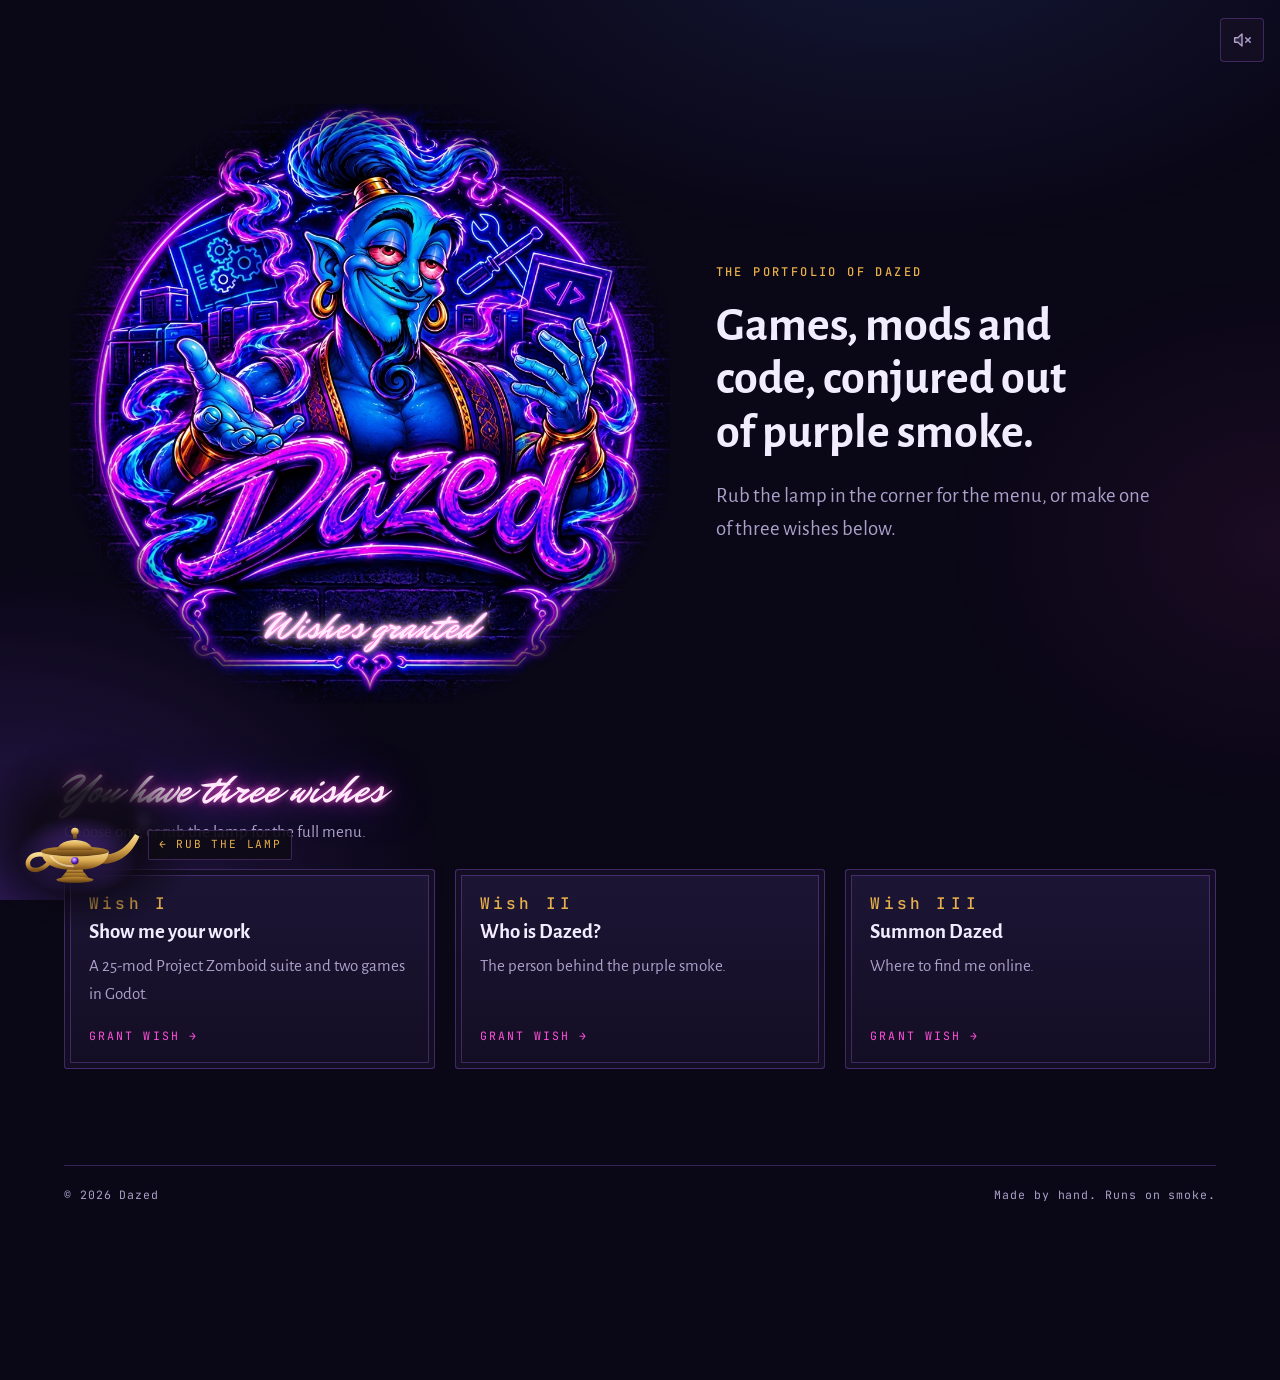
==== index.html @ 0f88a3ae "Add the Dazed portfolio site A dark, neon portfolio for Dazed: a brass genie lamp menu with smoke pa" ====
<!doctype html>
<html lang="en">
<head>
<meta charset="utf-8">
<meta name="viewport" content="width=device-width, initial-scale=1">
<title>Dazed | Portfolio</title>
<meta name="claude:viewport-fit-sides" content="cover">
<meta name="description" content="Dazed: games, mods and code, conjured out of purple smoke.">
<meta name="theme-color" content="#0a0716">
<link rel="icon" href="assets/favicon.png" type="image/png">
<meta property="og:image" content="assets/dazed-logo.webp">
<link rel="preconnect" href="https://fonts.googleapis.com">
<link rel="preconnect" href="https://fonts.gstatic.com" crossorigin>
<link rel="stylesheet" href="https://fonts.googleapis.com/css2?family=Alegreya+Sans:ital,wght@0,400;0,500;0,700;1,400&family=Mr+Dafoe&family=JetBrains+Mono:wght@400;500&display=swap">
<link rel="stylesheet" href="css/style.css">
</head>
<body data-route="home">

<a class="skip" href="#main-content">Skip to content</a>
<div class="ambience" aria-hidden="true"></div>

<header class="topbar">
  <a class="brand" href="#home" data-route="home" data-site="name">Dazed</a>
  <button class="sound-toggle" id="sound-toggle" type="button" aria-pressed="false" aria-label="Turn sound on">
    <svg viewBox="0 0 24 24" fill="none" stroke="currentColor" stroke-width="1.6" stroke-linecap="round" stroke-linejoin="round" aria-hidden="true">
      <path d="M4 9.5h3.5L12 5.5v13l-4.5-4H4z" fill="currentColor" fill-opacity=".15"/>
      <g class="sound-on"><path d="M15.5 9a4 4 0 0 1 0 6"/><path d="M18 6.5a7.5 7.5 0 0 1 0 11"/></g>
      <g class="sound-off"><path d="M16 9.5l5 5M21 9.5l-5 5"/></g>
    </svg>
  </button>
</header>

<main id="main-content" class="site-main" tabindex="-1">

  <!-- HOME -->
  <section class="page page-home" data-page="home" aria-labelledby="home-title">
    <div class="hero">
      <div class="hero-genie">
        <!-- The logo, with each iris cut out as its own layer so it can follow the cursor.
             The layers were made by assets/eyes/make-eyes.py. -->
        <svg id="genie" class="genie" viewBox="0 0 1024 1024" role="img" aria-labelledby="genie-title">
          <title id="genie-title">The Dazed logo: a blue genie with bloodshot eyes on a neon sign</title>
          <defs>
            <mask id="m-eye-left" maskUnits="userSpaceOnUse" x="0" y="0" width="1024" height="1024">
              <image href="assets/eyes/eye-left-mask.png" x="500" y="236" width="85" height="46"/>
            </mask>
            <mask id="m-eye-right" maskUnits="userSpaceOnUse" x="0" y="0" width="1024" height="1024">
              <image href="assets/eyes/eye-right-mask.png" x="590" y="255" width="55" height="40"/>
            </mask>
            <filter id="neon-glow" x="-20%" y="-60%" width="140%" height="220%">
              <feGaussianBlur in="SourceGraphic" stdDeviation="9" result="wide"/>
              <feGaussianBlur in="SourceGraphic" stdDeviation="3" result="tight"/>
              <feMerge><feMergeNode in="wide"/><feMergeNode in="tight"/><feMergeNode in="SourceGraphic"/></feMerge>
            </filter>
          </defs>
          <image href="assets/dazed-logo.webp" width="1024" height="1024"/>
          <g class="genie-eye" data-cx="540" data-cy="251" mask="url(#m-eye-left)">
            <image href="assets/eyes/eye-left-plate.png" x="500" y="236" width="85" height="46"/>
            <image class="iris" href="assets/eyes/eye-left-iris.png" x="500" y="236" width="85" height="46"/>
          </g>
          <g class="genie-eye" data-cx="612.5" data-cy="273" mask="url(#m-eye-right)">
            <image href="assets/eyes/eye-right-plate.png" x="590" y="255" width="55" height="40"/>
            <image class="iris" href="assets/eyes/eye-right-iris.png" x="590" y="255" width="55" height="40"/>
          </g>
          <!-- Text in the empty plaque at the bottom of the sign -->
          <text class="plaque" x="512" y="912" text-anchor="middle" filter="url(#neon-glow)" data-site="plaque">Wishes granted</text>
        </svg>
      </div>

      <div class="hero-text">
        <p class="eyebrow">The portfolio of Dazed</p>
        <h1 id="home-title" class="tagline" tabindex="-1" data-site="tagline">Games, mods and code, conjured out of purple smoke.</h1>
        <p class="hero-hint">Rub the lamp in the corner for the menu, or make one of three wishes below.</p>
      </div>
    </div>

    <div class="wishes-head">
      <h2 id="wish-count">You have three wishes</h2>
      <p id="wish-sub">Choose one, or rub the lamp for the full menu.</p>
    </div>
    <ul class="wishes">
      <li>
        <a class="wish" href="#projects" data-route="projects">
          <span class="wish-num" aria-hidden="true">I</span>
          <span class="wish-title">Show me your work</span>
          <span class="wish-desc">A 25-mod Project Zomboid suite and two games in Godot.</span>
          <span class="wish-cta">Grant wish</span>
        </a>
      </li>
      <li>
        <a class="wish" href="#about" data-route="about">
          <span class="wish-num" aria-hidden="true">II</span>
          <span class="wish-title">Who is Dazed?</span>
          <span class="wish-desc">The person behind the purple smoke.</span>
          <span class="wish-cta">Grant wish</span>
        </a>
      </li>
      <li>
        <a class="wish" href="#contact" data-route="contact">
          <span class="wish-num" aria-hidden="true">III</span>
          <span class="wish-title">Summon Dazed</span>
          <span class="wish-desc">Where to find me online.</span>
          <span class="wish-cta">Grant wish</span>
        </a>
      </li>
    </ul>
  </section>

  <!-- PROJECTS -->
  <section class="page" data-page="projects" aria-labelledby="projects-title" hidden>
    <header class="page-head">
      <p class="eyebrow">Wish I</p>
      <h1 id="projects-title" tabindex="-1">Projects</h1>
      <p class="lede" data-site="projectsIntro"></p>
    </header>
    <ul class="projects" id="project-list"></ul>
  </section>

  <!-- PROJECT DETAIL: filled in from js/content.js -->
  <section class="page" data-page="project" id="project-page" aria-labelledby="project-title" hidden></section>

  <!-- ABOUT -->
  <section class="page" data-page="about" aria-labelledby="about-title" hidden>
    <header class="page-head">
      <p class="eyebrow">Wish II</p>
      <h1 id="about-title" tabindex="-1">Who is Dazed?</h1>
    </header>
    <div class="about">
      <div class="bio" id="bio"></div>
      <aside class="ledger" id="ledger" aria-label="Quick facts"></aside>
    </div>
  </section>

  <!-- CONTACT -->
  <section class="page" data-page="contact" aria-labelledby="contact-title" hidden>
    <header class="page-head">
      <p class="eyebrow">Wish III</p>
      <h1 id="contact-title" tabindex="-1">Summon Dazed</h1>
      <p class="lede" data-site="contactIntro"></p>
    </header>
    <ul class="channels" id="channels"></ul>
  </section>

  <footer class="site-foot">
    <span>&copy; <span id="year">2026</span> Dazed</span>
    <span>Made by hand. Runs on smoke.</span>
  </footer>
</main>

<dialog id="lightbox" class="lightbox" aria-label="Image viewer">
  <figure>
    <img id="lightbox-img" src="data:," alt="">
    <figcaption>
      <span id="lightbox-caption"></span>
      <span id="lightbox-count" class="lightbox-count"></span>
    </figcaption>
  </figure>
  <button id="lightbox-prev" class="btn lightbox-nav lightbox-prev" type="button" aria-label="Previous image">&larr;</button>
  <button id="lightbox-next" class="btn lightbox-nav lightbox-next" type="button" aria-label="Next image">&rarr;</button>
  <button id="lightbox-close" class="btn lightbox-close" type="button">Close</button>
</dialog>

<div id="fog" class="fog" aria-hidden="true" hidden></div>
<canvas id="smoke" class="smoke" aria-hidden="true"></canvas>

<div class="lamp-dock">
  <nav id="menu" class="menu" aria-label="Main menu">
    <ul>
      <li style="--i:0"><a href="#home" data-route="home">Home <small>The lamp</small></a></li>
      <li style="--i:1"><a href="#projects" data-route="projects">Projects <small>Wish I</small></a></li>
      <li style="--i:2"><a href="#about" data-route="about">About <small>Wish II</small></a></li>
      <li style="--i:3"><a href="#contact" data-route="contact">Contact <small>Wish III</small></a></li>
    </ul>
  </nav>

  <button id="lamp" class="lamp" type="button" aria-expanded="false" aria-controls="menu" aria-label="Open menu">
    <svg class="lamp-svg" viewBox="0 0 200 130" aria-hidden="true">
      <defs>
        <linearGradient id="l-brass" x1="0" y1="0" x2="0" y2="1">
          <stop offset="0" stop-color="#f7dc95"/>
          <stop offset=".5" stop-color="#d9a94f"/>
          <stop offset="1" stop-color="#7c4f17"/>
        </linearGradient>
        <linearGradient id="l-brass-dark" x1="0" y1="0" x2="0" y2="1">
          <stop offset="0" stop-color="#c08d34"/>
          <stop offset="1" stop-color="#5e3a10"/>
        </linearGradient>
        <radialGradient id="l-gem" cx="40%" cy="35%">
          <stop offset="0" stop-color="#e0ccff"/>
          <stop offset=".6" stop-color="#8b4dff"/>
          <stop offset="1" stop-color="#3d1680"/>
        </radialGradient>
      </defs>
      <path d="M48 84C18 76 10 106 30 108C40 109 48 102 54 96" fill="none" stroke="url(#l-brass)" stroke-width="7" stroke-linecap="round"/>
      <path fill="url(#l-brass)" d="M138 82C160 86 178 72 192 50L199 54C186 84 164 100 134 98Z"/>
      <path fill="url(#l-brass-dark)" d="M80 112H110L120 124H70Z"/>
      <ellipse cx="95" cy="124" rx="30" ry="5" fill="url(#l-brass-dark)"/>
      <path fill="url(#l-brass)" d="M86 100H104L110 113H80Z"/>
      <path fill="url(#l-brass)" d="M40 78C44 104 70 108 95 108C120 108 146 104 150 78Z"/>
      <ellipse cx="95" cy="78" rx="55" ry="8" fill="url(#l-brass-dark)"/>
      <path fill="url(#l-brass)" d="M66 76C70 54 120 54 124 76Z"/>
      <rect x="92" y="48" width="6" height="10" fill="url(#l-brass-dark)"/>
      <circle cx="95" cy="46" r="6" fill="url(#l-brass)"/>
      <circle cx="95" cy="93" r="6" fill="url(#l-gem)"/>
      <path d="M56 86C64 98 80 102 92 102" fill="none" stroke="#fff6dc" stroke-opacity=".55" stroke-width="3" stroke-linecap="round"/>
      <circle id="lamp-spout" cx="195" cy="52" r="1" fill="none"/>
    </svg>
  </button>
  <p class="lamp-hint" aria-hidden="true">Rub the lamp</p>
</div>

<script src="js/content.js"></script>
<script src="js/sound.js"></script>
<script src="js/smoke.js"></script>
<script src="js/main.js"></script>
</body>
</html>
---- css/style.css ----
/* Dazed: dark mystical portfolio, coloured from the neon logo.
   Layout: a dark back room with one centred column of content. The brass lamp is
   anchored bottom-left as the only menu, and smoke carries every page change. */
:root {
  --night: #0a0716;
  --velvet: #130e24;
  --velvet-hi: #1c1535;
  --line: rgba(176, 108, 255, 0.28);
  --parchment: #f2ecff;
  --mist: #aaa0c9;
  --genie: #8b4dff;
  --neon: #ff4fd8;
  --electric: #4f7dff;
  --smoke: #d2b6ff;
  --brass: #e8b04a;
  --ember: #ff4d6d;
  --ok: #7fd1a0;
  --glow: 0 0 6px rgba(255, 79, 216, 0.8), 0 0 22px rgba(255, 79, 216, 0.45), 0 0 44px rgba(139, 77, 255, 0.5);

  --f-display: "Mr Dafoe", "Brush Script MT", cursive;
  --f-body: "Alegreya Sans", "Gill Sans", "Trebuchet MS", system-ui, sans-serif;
  --f-mono: "JetBrains Mono", ui-monospace, "SFMono-Regular", Menlo, monospace;

  --step--1: 0.875rem;
  --step-0: 1.0625rem;
  --step-1: 1.3rem;
  --step-2: 1.75rem;
  --step-3: clamp(3.4rem, 9vw, 5.5rem);
  --step-4: clamp(4.5rem, 15vw, 10rem);

  color-scheme: dark;
}

*, *::before, *::after { box-sizing: border-box; }

html { background: var(--night); }

body {
  margin: 0;
  min-height: 100vh;
  background: var(--night);
  color: var(--parchment);
  font: 400 var(--step-0)/1.6 var(--f-body);
  overflow-x: hidden;
  font-synthesis: none;
  -webkit-font-smoothing: antialiased;
}

img { max-width: 100%; display: block; }

a { color: var(--smoke); }

:focus-visible { outline: 2px solid var(--smoke); outline-offset: 3px; }
h1:focus { outline: none; }

.skip {
  position: absolute;
  left: 16px;
  top: -100px;
  z-index: 100;
  padding: 0.5rem 1rem;
  background: var(--brass);
  color: var(--night);
  font-weight: 700;
}
.skip:focus { top: 16px; }

/* Faint purple light: strongest near the lamp, a little from above. */
.ambience {
  position: fixed;
  inset: 0;
  z-index: 0;
  pointer-events: none;
  background:
    radial-gradient(40rem 30rem at 0% 100%, rgba(139, 77, 255, 0.24), transparent 70%),
    radial-gradient(50rem 30rem at 70% -10%, rgba(79, 125, 255, 0.14), transparent 70%),
    radial-gradient(30rem 24rem at 100% 60%, rgba(255, 79, 216, 0.07), transparent 70%);
}

/* ---------- Top bar ---------- */

.topbar {
  position: absolute;
  top: 0;
  left: 0;
  right: 0;
  z-index: 40;
  display: flex;
  align-items: center;
  justify-content: space-between;
  padding-block: 18px;
  padding-left: max(16px, env(safe-area-inset-left, 0px));
  padding-right: max(16px, env(safe-area-inset-right, 0px));
}

.brand {
  font-family: var(--f-display);
  font-size: 2.3rem;
  line-height: 1;
  color: var(--parchment);
  text-decoration: none;
  transition: color 0.2s, text-shadow 0.2s;
}
.brand:hover { color: #fff; text-shadow: var(--glow); }
body[data-route="home"] .brand { visibility: hidden; }

.sound-toggle {
  display: grid;
  place-items: center;
  width: 44px;
  height: 44px;
  margin-left: auto;
  padding: 0;
  border: 1px solid var(--line);
  border-radius: 4px;
  background: rgba(24, 17, 36, 0.7);
  color: var(--mist);
  cursor: pointer;
  transition: color 0.2s, border-color 0.2s;
}
.sound-toggle svg { width: 22px; height: 22px; }
.sound-toggle:hover { color: var(--parchment); border-color: var(--neon); }
.sound-toggle[aria-pressed="true"] { color: var(--neon); border-color: var(--neon); }
.sound-toggle .sound-on { display: none; }
.sound-toggle[aria-pressed="true"] .sound-on { display: inline; }
.sound-toggle[aria-pressed="true"] .sound-off { display: none; }

/* ---------- Main column ---------- */

.site-main {
  position: relative;
  z-index: 1;
  max-width: 74rem;
  margin: 0 auto;
  padding-block: 6.5rem 11rem;
  padding-left: max(16px, env(safe-area-inset-left, 0px));
  padding-right: max(16px, env(safe-area-inset-right, 0px));
  outline: none;
  transition: opacity 0.16s;
}
.site-main.is-fading { opacity: 0; }

.eyebrow,
.label {
  margin: 0;
  font-family: var(--f-mono);
  font-size: 0.75rem;
  font-weight: 500;
  letter-spacing: 0.2em;
  text-transform: uppercase;
  color: var(--brass);
}

.page-head {
  display: grid;
  gap: 0.75rem;
  margin-bottom: 3rem;
  max-width: 44rem;
}
.page-head h1 {
  margin: 0;
  padding-right: 0.2em;
  font-family: var(--f-display);
  font-weight: 400;
  font-size: var(--step-3);
  line-height: 1.05;
  color: #ffe9fb;
  text-shadow: var(--glow);
  text-wrap: balance;
}
.lede { margin: 0; font-size: var(--step-1); color: var(--mist); }

/* ---------- Home ---------- */

.hero {
  display: grid;
  grid-template-columns: minmax(0, 1.1fr) minmax(0, 0.9fr);
  align-items: center;
  gap: 2.5rem;
  margin-bottom: 4rem;
}

.hero-text { display: grid; gap: 1.1rem; min-width: 0; }

.tagline {
  margin: 0;
  max-width: 20ch;
  font-size: clamp(2rem, 4vw, 3rem);
  font-weight: 700;
  line-height: 1.12;
  text-wrap: balance;
}
.hero-hint { margin: 0; max-width: 40ch; color: var(--mist); font-size: var(--step-1); }

.hero-genie {
  position: relative;
  justify-self: center;
  width: min(100%, 600px);
}
.hero-genie::before {
  content: "";
  position: absolute;
  inset: 8%;
  background: radial-gradient(closest-side, rgba(139, 77, 255, 0.45), rgba(79, 125, 255, 0.15) 60%, transparent);
  filter: blur(30px);
}
.genie {
  position: relative;
  display: block;
  width: 100%;
  height: auto;
  /* fade the brick wall at the corners into the page */
  -webkit-mask-image: radial-gradient(circle at 50% 50%, #000 62%, transparent 74%);
  mask-image: radial-gradient(circle at 50% 50%, #000 62%, transparent 74%);
  transition: filter 0.3s;
  animation: power-on 1.6s steps(1, end) both;
}
.genie.is-perked { filter: brightness(1.12) saturate(1.1); }
.plaque {
  font-family: var(--f-display);
  font-size: 64px;
  fill: #ffe9fb;
  stroke: rgba(255, 79, 216, 0.9);
  stroke-width: 1.5px;
  paint-order: stroke;
}

/* The sign flickers on like a neon tube. */
@keyframes power-on {
  0% { opacity: 0; }
  8% { opacity: 0.8; }
  12% { opacity: 0.1; }
  22% { opacity: 0.9; }
  26% { opacity: 0.3; }
  34%, 100% { opacity: 1; }
}

.wishes-head { display: grid; gap: 0.25rem; margin-bottom: 1.5rem; }
.wishes-head h2 {
  margin: 0;
  font-family: var(--f-display);
  font-weight: 400;
  font-size: 2.6rem;
  line-height: 1.1;
  color: #ffe9fb;
  text-shadow: var(--glow);
}
.wishes-head p { margin: 0; color: var(--mist); }

.wishes {
  display: grid;
  grid-template-columns: repeat(auto-fit, minmax(min(100%, 15rem), 1fr));
  gap: 1.25rem;
  margin: 0;
  padding: 0;
  list-style: none;
}

.wish {
  display: grid;
  grid-template-rows: auto auto 1fr auto;
  gap: 0.5rem;
  height: 100%;
  padding: 1.6rem 1.5rem 1.4rem;
  background: linear-gradient(180deg, var(--velvet-hi), var(--velvet));
  border: 1px solid var(--line);
  border-radius: 3px;
  box-shadow: inset 0 0 0 5px var(--velvet), inset 0 0 0 6px var(--line);
  color: inherit;
  text-decoration: none;
  transition: transform 0.25s, border-color 0.25s, box-shadow 0.25s;
}
.wish:hover,
.wish:focus-visible {
  transform: translateY(-3px);
  border-color: var(--neon);
  box-shadow: inset 0 0 0 5px var(--velvet), inset 0 0 0 6px rgba(255, 79, 216, 0.45), 0 0 26px -4px rgba(255, 79, 216, 0.55), 0 18px 40px -14px rgba(139, 77, 255, 0.6);
}
.wish-num { font-family: var(--f-mono); font-weight: 500; font-size: 1rem; letter-spacing: 0.3em; line-height: 1; color: var(--brass); }
.wish-num::before { content: "Wish "; letter-spacing: 0.2em; }
.wish-title { font-weight: 700; font-size: var(--step-1); line-height: 1.2; }
.wish-desc { color: var(--mist); }
.wish-cta {
  margin-top: 0.75rem;
  font-family: var(--f-mono);
  font-size: 0.72rem;
  letter-spacing: 0.18em;
  text-transform: uppercase;
  color: var(--neon);
}
.wish-cta::after { content: " \2192"; transition: margin 0.2s; }
.wish:hover .wish-cta::after { margin-left: 0.3rem; }

/* ---------- Projects ---------- */

.projects {
  display: grid;
  grid-template-columns: repeat(auto-fill, minmax(min(100%, 20rem), 1fr));
  gap: 1.5rem;
  margin: 0;
  padding: 0;
  list-style: none;
}
.projects > li { min-width: 0; }
.empty { color: var(--mist); }

.card {
  position: relative;
  display: flex;
  flex-direction: column;
  height: 100%;
  background: var(--velvet);
  border: 1px solid var(--line);
  border-radius: 4px;
  overflow: hidden;
  transition: border-color 0.25s, box-shadow 0.25s;
}
.card:hover { border-color: rgba(255, 79, 216, 0.6); box-shadow: 0 0 24px -6px rgba(255, 79, 216, 0.5), 0 18px 40px -18px rgba(139, 77, 255, 0.6); }

.card-art {
  aspect-ratio: 16 / 9;
  max-width: 100%;
  display: grid;
  place-items: center;
  color: var(--smoke);
  border-bottom: 1px solid var(--line);
  background:
    radial-gradient(circle at 30% 40%, rgba(139, 77, 255, 0.55), transparent 60%),
    radial-gradient(circle at 85% 85%, rgba(255, 79, 216, 0.32), transparent 50%),
    var(--velvet-hi);
}
.card-art[data-type="Mod"] {
  color: #f3d798;
  background:
    radial-gradient(circle at 70% 35%, rgba(217, 169, 79, 0.4), transparent 60%),
    radial-gradient(circle at 15% 85%, rgba(139, 77, 255, 0.45), transparent 55%),
    var(--velvet-hi);
}
.card-art[data-type="Code"] {
  background:
    radial-gradient(circle at 50% 50%, rgba(79, 125, 255, 0.4), transparent 60%),
    repeating-linear-gradient(0deg, rgba(201, 179, 255, 0.05) 0 1px, transparent 1px 22px),
    var(--velvet-hi);
}
.card-art svg { width: 64px; height: 64px; opacity: 0.85; }
.card-art img { width: 100%; height: 100%; object-fit: cover; }

.card-body { display: flex; flex-direction: column; flex: 1; gap: 0.7rem; padding: 1.25rem 1.35rem 1.4rem; }

.chips { display: flex; flex-wrap: wrap; gap: 0.4rem; }
.chip {
  padding: 0.2rem 0.5rem;
  border: 1px solid var(--line);
  border-radius: 2px;
  font-family: var(--f-mono);
  font-size: 0.68rem;
  letter-spacing: 0.1em;
  text-transform: uppercase;
  color: var(--brass);
  font-variant-numeric: tabular-nums;
}
.chip-status[data-status="Released"] { color: var(--ok); border-color: rgba(127, 209, 160, 0.35); }
.chip-status[data-status="Closed beta"] { color: #9db8ff; border-color: rgba(79, 125, 255, 0.5); }
.chip-status[data-status="Early development"],
.chip-status[data-status="Prototype"] { color: var(--mist); }
.chip-year { color: var(--mist); }
.chip-example { border-style: dashed; color: var(--ember); border-color: rgba(229, 72, 77, 0.45); }

.card-title {
  margin: 0;
  font-family: var(--f-body);
  font-weight: 700;
  font-size: var(--step-2);
  line-height: 1.1;
}
.card-summary { margin: 0; color: var(--mist); }
.card-tech { margin: 0; font-family: var(--f-mono); font-size: 0.78rem; color: var(--smoke); }
.card-link { color: inherit; text-decoration: none; }
.card-link::after { content: ""; position: absolute; inset: 0; z-index: 1; }
.card-link:focus-visible { outline: none; }
.card:has(.card-link:focus-visible) { outline: 2px solid var(--smoke); outline-offset: 3px; }
.card-foot {
  display: flex;
  flex-wrap: wrap;
  align-items: center;
  justify-content: space-between;
  gap: 0.75rem;
  margin-top: auto;
  padding-top: 0.6rem;
}
.card-cta {
  font-family: var(--f-mono);
  font-size: 0.72rem;
  letter-spacing: 0.18em;
  text-transform: uppercase;
  color: var(--neon);
}
.card-cta::after { content: " \2192"; transition: margin 0.2s; }
.card:hover .card-cta::after { margin-left: 0.3rem; }
.card-links { position: relative; z-index: 2; display: flex; flex-wrap: wrap; gap: 0.6rem; }

.btn {
  display: inline-flex;
  align-items: center;
  min-height: 36px;
  padding: 0.4rem 0.9rem;
  border: 1px solid var(--neon);
  border-radius: 2px;
  background: transparent;
  color: var(--parchment);
  font-family: var(--f-mono);
  font-size: 0.72rem;
  letter-spacing: 0.12em;
  text-transform: uppercase;
  text-decoration: none;
  cursor: pointer;
  transition: background 0.2s, color 0.2s;
}
.btn:hover { background: var(--neon); color: var(--night); box-shadow: 0 0 18px rgba(255, 79, 216, 0.6); }
.btn-primary { background: var(--neon); color: var(--night); font-weight: 500; box-shadow: 0 0 16px rgba(255, 79, 216, 0.45); }
.btn-primary:hover { background: #ff8be6; }

/* ---------- Project page ---------- */

.back {
  display: inline-block;
  margin-bottom: 1.75rem;
  font-family: var(--f-mono);
  font-size: 0.75rem;
  letter-spacing: 0.16em;
  text-transform: uppercase;
  color: var(--mist);
  text-decoration: none;
}
.back::before { content: "\2190  "; }
.back:hover { color: var(--neon); }

.project-head { margin-bottom: 2rem; }
.project-links { display: flex; flex-wrap: wrap; gap: 0.75rem; margin-top: 0.5rem; }
.project-links .btn { min-height: 44px; padding-inline: 1.2rem; }

.project-cover {
  aspect-ratio: 16 / 9;
  max-width: 100%;
  margin-bottom: 3rem;
  display: grid;
  place-items: center;
  overflow: hidden;
  color: var(--smoke);
  border: 1px solid var(--line);
  border-radius: 4px;
  background: radial-gradient(circle at 30% 40%, rgba(139, 77, 255, 0.5), transparent 60%), var(--velvet-hi);
  box-shadow: 0 0 60px -20px rgba(139, 77, 255, 0.6);
}
.project-cover img { width: 100%; height: 100%; object-fit: cover; }
.project-cover svg { width: 96px; height: 96px; opacity: 0.85; }

.project-layout {
  display: grid;
  grid-template-columns: minmax(0, 1.6fr) minmax(0, 1fr);
  gap: 3rem;
  align-items: start;
  margin-bottom: 3.5rem;
}
.project-main { display: grid; gap: 1.1rem; min-width: 0; }
.project-main > p { margin: 0; max-width: 64ch; font-size: 1.15rem; line-height: 1.65; }
.project-list { display: grid; gap: 0.75rem; margin-top: 1rem; }
.project-list ul { margin: 0; padding: 0; list-style: none; display: grid; gap: 0.5rem; }
.project-list li { display: grid; grid-template-columns: 1.4rem minmax(0, 1fr); }
.project-list li::before { content: "\2726"; color: var(--neon); font-size: 0.85em; line-height: 1.9; }

.facts dl { display: grid; gap: 0.3rem; margin: 0; }
.facts dt + dd { margin: 0 0 0.9rem; }
.facts dd:last-child { margin-bottom: 0; }

.features {
  display: grid;
  grid-template-columns: repeat(auto-fit, minmax(min(100%, 18rem), 1fr));
  gap: 1rem;
  margin-bottom: 3.5rem;
}
.feature {
  display: grid;
  align-content: start;
  gap: 0.4rem;
  padding: 1.25rem 1.35rem;
  background: var(--velvet);
  border: 1px solid var(--line);
  border-radius: 3px;
}
.feature h2 { margin: 0; font-size: var(--step-1); font-weight: 700; line-height: 1.2; }
.feature p { margin: 0; color: var(--mist); }

.gallery-wrap { display: grid; gap: 1rem; }
.gallery {
  display: grid;
  grid-template-columns: repeat(auto-fill, minmax(min(100%, 19rem), 1fr));
  gap: 1.5rem;
  margin: 0;
  padding: 0;
  list-style: none;
}
.gallery li { display: grid; align-content: start; gap: 0.6rem; min-width: 0; }
.thumb {
  display: block;
  width: 100%;
  aspect-ratio: 16 / 9;
  max-width: 100%;
  padding: 0;
  overflow: hidden;
  border: 1px solid var(--line);
  border-radius: 3px;
  background: var(--velvet-hi);
  cursor: zoom-in;
  transition: border-color 0.2s, box-shadow 0.2s;
}
.thumb img { width: 100%; height: 100%; object-fit: cover; transition: transform 0.4s; }
.thumb-contain img { object-fit: contain; }
.thumb:hover { border-color: var(--neon); box-shadow: 0 0 22px -6px rgba(255, 79, 216, 0.55); }
.thumb:hover img { transform: scale(1.03); }
.thumb-caption { margin: 0; font-size: var(--step--1); color: var(--mist); }

.lightbox {
  width: min(96vw, 1400px);
  max-width: none;
  max-height: 94vh;
  padding: 0;
  border: 1px solid rgba(255, 79, 216, 0.45);
  border-radius: 4px;
  background: var(--night);
  color: var(--parchment);
  box-shadow: 0 0 80px rgba(139, 77, 255, 0.4);
}
.lightbox::backdrop { background: rgba(6, 4, 14, 0.85); -webkit-backdrop-filter: blur(4px); backdrop-filter: blur(4px); }
.lightbox figure { display: grid; margin: 0; }
.lightbox img { width: 100%; max-height: calc(94vh - 5rem); object-fit: contain; background: #000; }
.lightbox figcaption {
  display: flex;
  justify-content: space-between;
  gap: 1rem;
  padding: 0.9rem 7rem 0.9rem 1.1rem;
  font-size: var(--step--1);
  color: var(--mist);
}
.lightbox-count { font-family: var(--f-mono); font-variant-numeric: tabular-nums; white-space: nowrap; }
.lightbox-close { position: absolute; top: 0.75rem; right: 0.75rem; background: rgba(10, 7, 22, 0.85); }
.lightbox-nav { position: absolute; top: 50%; transform: translateY(-50%); min-width: 44px; min-height: 44px; justify-content: center; font-size: 1.1rem; background: rgba(10, 7, 22, 0.85); }
.lightbox-prev { left: 0.75rem; }
.lightbox-next { right: 0.75rem; }

/* ---------- About ---------- */

.about {
  display: grid;
  grid-template-columns: minmax(0, 1.5fr) minmax(0, 1fr);
  gap: 3rem;
  align-items: start;
}
.bio { display: grid; gap: 1.1rem; min-width: 0; }
.bio p { margin: 0; max-width: 62ch; font-size: 1.2rem; line-height: 1.65; }

.ledger {
  display: grid;
  gap: 1.5rem;
  padding: 1.5rem;
  background: var(--velvet);
  border: 1px solid var(--line);
  border-radius: 3px;
  box-shadow: inset 0 0 0 5px var(--velvet), inset 0 0 0 6px var(--line);
}
.ledger > div { display: grid; gap: 0.5rem; }
.ledger p { margin: 0; }
.ledger ul { margin: 0; padding: 0; list-style: none; display: grid; gap: 0.25rem; }
.ledger ul li::before { content: "\2726"; margin-right: 0.6rem; color: var(--genie); font-size: 0.8em; }
.ledger .inline-list { display: flex; flex-wrap: wrap; gap: 0.4rem; }
.ledger .inline-list li {
  padding: 0.15rem 0.55rem;
  border: 1px solid var(--line);
  border-radius: 2px;
  font-family: var(--f-mono);
  font-size: 0.78rem;
  color: var(--smoke);
}
.ledger .inline-list li::before { content: none; }

/* ---------- Contact ---------- */

.channels { display: grid; gap: 0.75rem; max-width: 48rem; margin: 0; padding: 0; list-style: none; }
.channel {
  display: grid;
  grid-template-columns: 6.5rem minmax(0, 1fr) auto;
  align-items: center;
  gap: 1rem;
  padding: 1rem 1.25rem;
  background: var(--velvet);
  border: 1px solid var(--line);
  border-radius: 3px;
}
.channel-label {
  font-family: var(--f-mono);
  font-size: 0.75rem;
  letter-spacing: 0.16em;
  text-transform: uppercase;
  color: var(--brass);
}
.channel-text { display: grid; gap: 0.15rem; min-width: 0; }
.channel-note { font-size: var(--step--1); color: var(--mist); }
.channel-handle { min-width: 0; font-size: 1.2rem; overflow-wrap: anywhere; user-select: all; }
.channel-actions { display: flex; gap: 0.5rem; }

/* ---------- Footer ---------- */

.site-foot {
  display: flex;
  flex-wrap: wrap;
  justify-content: space-between;
  gap: 0.5rem 2rem;
  margin-top: 6rem;
  padding-top: 1.25rem;
  border-top: 1px solid var(--line);
  font-family: var(--f-mono);
  font-size: 0.72rem;
  letter-spacing: 0.08em;
  color: var(--mist);
}

/* ---------- Smoke layers ---------- */

.smoke {
  position: fixed;
  inset: 0;
  z-index: 30;
  width: 100%;
  height: 100%;
  pointer-events: none;
}

.fog {
  position: fixed;
  inset: 0;
  z-index: 20;
  overflow: hidden;
  pointer-events: none;
  background:
    radial-gradient(60% 50% at 25% 75%, rgba(176, 130, 255, 0.55), transparent 70%),
    radial-gradient(70% 60% at 75% 30%, rgba(139, 77, 255, 0.5), transparent 70%),
    radial-gradient(50% 40% at 80% 85%, rgba(255, 79, 216, 0.35), transparent 70%),
    radial-gradient(50% 45% at 15% 20%, rgba(79, 125, 255, 0.35), transparent 70%),
    linear-gradient(160deg, #150c32, #2a1459 60%, #170b33);
}
.fog::before {
  content: "";
  position: absolute;
  inset: -20%;
  background-image: url("data:image/svg+xml,%3Csvg xmlns='http://www.w3.org/2000/svg' width='1400' height='1000'%3E%3Cfilter id='n'%3E%3CfeTurbulence type='fractalNoise' baseFrequency='.0035' numOctaves='4' seed='7'/%3E%3CfeColorMatrix values='0 0 0 0 .8 0 0 0 0 .7 0 0 0 0 1 0 0 0 1.4 -.45'/%3E%3C/filter%3E%3Crect width='100%25' height='100%25' filter='url(%23n)'/%3E%3C/svg%3E");
  background-size: cover;
  background-repeat: no-repeat;
  opacity: 0.65;
  animation: drift 3s ease-in-out infinite alternate;
}
@keyframes drift {
  from { transform: translate(0, 0); }
  to { transform: translate(-6%, -4%) scale(1.06); }
}

/* ---------- Lamp and menu ---------- */

.lamp-dock {
  position: fixed;
  left: max(10px, env(safe-area-inset-left, 0px));
  bottom: calc(10px + env(safe-area-inset-bottom, 0px));
  z-index: 50;
}

.lamp {
  position: relative;
  display: block;
  width: 136px;
  padding: 6px;
  border: 0;
  border-radius: 12px;
  background: none;
  cursor: pointer;
}
.lamp-dock::before {
  content: "";
  position: absolute;
  left: -40px;
  bottom: -40px;
  width: 230px;
  height: 190px;
  z-index: -1;
  background: radial-gradient(closest-side, rgba(14, 10, 22, 0.92) 45%, transparent);
  pointer-events: none;
  transition: opacity 0.3s;
}
.is-smoking .lamp-dock::before { opacity: 0; }
.lamp::before {
  content: "";
  position: absolute;
  inset: 20% 5% -5%;
  z-index: -1;
  background: radial-gradient(closest-side, rgba(139, 77, 255, 0.55), transparent);
  animation: glow 3.5s ease-in-out infinite;
}
.lamp-svg {
  display: block;
  width: 100%;
  height: auto;
  overflow: visible;
  transform-origin: 48% 92%;
  filter: drop-shadow(0 6px 10px rgba(0, 0, 0, 0.55));
}
.lamp:hover .lamp-svg { animation: rattle 0.9s ease-in-out infinite; }
.lamp.is-rubbing .lamp-svg { animation: rub 0.55s ease-out; }

@keyframes glow {
  0%, 100% { opacity: 0.6; transform: scale(0.95); }
  50% { opacity: 1; transform: scale(1.08); }
}
@keyframes rattle {
  0%, 60%, 100% { transform: rotate(0); }
  70% { transform: rotate(-3deg); }
  80% { transform: rotate(2.5deg); }
  90% { transform: rotate(-1.5deg); }
}
@keyframes rub {
  0% { transform: rotate(0); }
  15% { transform: rotate(-9deg) translateX(-3px); }
  30% { transform: rotate(7deg) translateX(3px); }
  45% { transform: rotate(-6deg) translateX(-2px); }
  60% { transform: rotate(4deg) translateX(2px); }
  80% { transform: rotate(-2deg); }
  100% { transform: rotate(0); }
}

.lamp-hint {
  position: absolute;
  left: calc(100% + 2px);
  bottom: 30px;
  margin: 0;
  white-space: nowrap;
  font-family: var(--f-mono);
  font-size: 0.7rem;
  letter-spacing: 0.16em;
  text-transform: uppercase;
  color: var(--brass);
  padding: 0.3rem 0.6rem;
  border: 1px solid var(--line);
  border-radius: 2px;
  background: rgba(14, 10, 22, 0.9);
  pointer-events: none;
  animation: hint 2.6s ease-in-out infinite;
  transition: opacity 0.4s;
}
.lamp-hint::before { content: "\2190  "; }
.lamp-used .lamp-hint { opacity: 0; animation: none; }
@keyframes hint {
  0%, 100% { transform: translateX(0); opacity: 0.7; }
  50% { transform: translateX(5px); opacity: 1; }
}

.menu {
  position: absolute;
  left: 4px;
  bottom: calc(100% - 4px);
  width: min(17.5rem, calc(100vw - 28px));
  padding: 1.25rem 1.4rem 1.5rem;
  border: 1px solid rgba(255, 79, 216, 0.45);
  border-radius: 2.4rem 2.8rem 2.4rem 0.6rem;
  background:
    radial-gradient(120% 90% at 25% 105%, rgba(139, 77, 255, 0.6), transparent 70%),
    linear-gradient(180deg, rgba(36, 20, 64, 0.88), rgba(24, 14, 40, 0.94));
  box-shadow: 0 0 50px rgba(255, 79, 216, 0.25), 0 0 80px rgba(139, 77, 255, 0.3), 0 20px 50px rgba(0, 0, 0, 0.5);
  -webkit-backdrop-filter: blur(8px);
  backdrop-filter: blur(8px);
  transform-origin: 18% 100%;
  opacity: 0;
  transform: translateY(18px) scale(0.85);
  filter: blur(8px);
  visibility: hidden;
  transition: opacity 0.35s, transform 0.45s cubic-bezier(0.2, 0.8, 0.2, 1), filter 0.45s, visibility 0s linear 0.45s;
}
.menu.is-open {
  opacity: 1;
  transform: none;
  filter: none;
  visibility: visible;
  transition: opacity 0.35s 0.1s, transform 0.5s cubic-bezier(0.2, 0.8, 0.2, 1) 0.1s, filter 0.5s 0.1s, visibility 0s;
}
.menu ul { display: grid; gap: 0.15rem; margin: 0; padding: 0; list-style: none; }
.menu li {
  opacity: 0;
  transform: translateY(10px);
  filter: blur(6px);
  transition: opacity 0.3s, transform 0.4s, filter 0.4s;
}
.menu.is-open li {
  opacity: 1;
  transform: none;
  filter: none;
  transition-delay: calc(var(--i) * 70ms + 180ms);
}
.menu a {
  display: flex;
  align-items: baseline;
  justify-content: space-between;
  gap: 1rem;
  padding: 0.2rem 0.35rem;
  border-radius: 4px;
  font-family: var(--f-display);
  font-weight: 400;
  font-size: 2.4rem;
  line-height: 1.1;
  color: var(--parchment);
  text-decoration: none;
  transition: color 0.2s, text-shadow 0.2s;
}
.menu a small {
  font-family: var(--f-mono);
  font-weight: 400;
  font-size: 0.66rem;
  letter-spacing: 0.16em;
  text-transform: uppercase;
  color: var(--brass);
}
.menu a:hover,
.menu a:focus-visible { color: #fff; text-shadow: var(--glow); }
.menu a[aria-current="page"] { color: #ffe9fb; text-shadow: var(--glow); }

/* ---------- Small screens ---------- */

@media (max-width: 760px) {
  .hero { grid-template-columns: minmax(0, 1fr); gap: 0.5rem; margin-bottom: 3rem; }
  .hero-genie { width: min(100%, 420px); }
  .about { grid-template-columns: minmax(0, 1fr); gap: 2rem; }
  .project-layout { grid-template-columns: minmax(0, 1fr); gap: 2rem; }
  .lightbox figcaption { flex-direction: column; padding-right: 1.1rem; }
  .channel { grid-template-columns: minmax(0, 1fr); gap: 0.4rem; }
  .channel-actions { margin-top: 0.3rem; }
  .lamp { width: 104px; }
  .site-main { padding-block: 5rem 9rem; }
}

/* ---------- Reduced motion ---------- */

@media (prefers-reduced-motion: reduce) {
  *, *::before, *::after {
    animation-duration: 0.01ms !important;
    animation-iteration-count: 1 !important;
    transition-duration: 0.01ms !important;
  }
  .menu, .menu.is-open, .menu li, .menu.is-open li { transition-delay: 0s !important; }
}
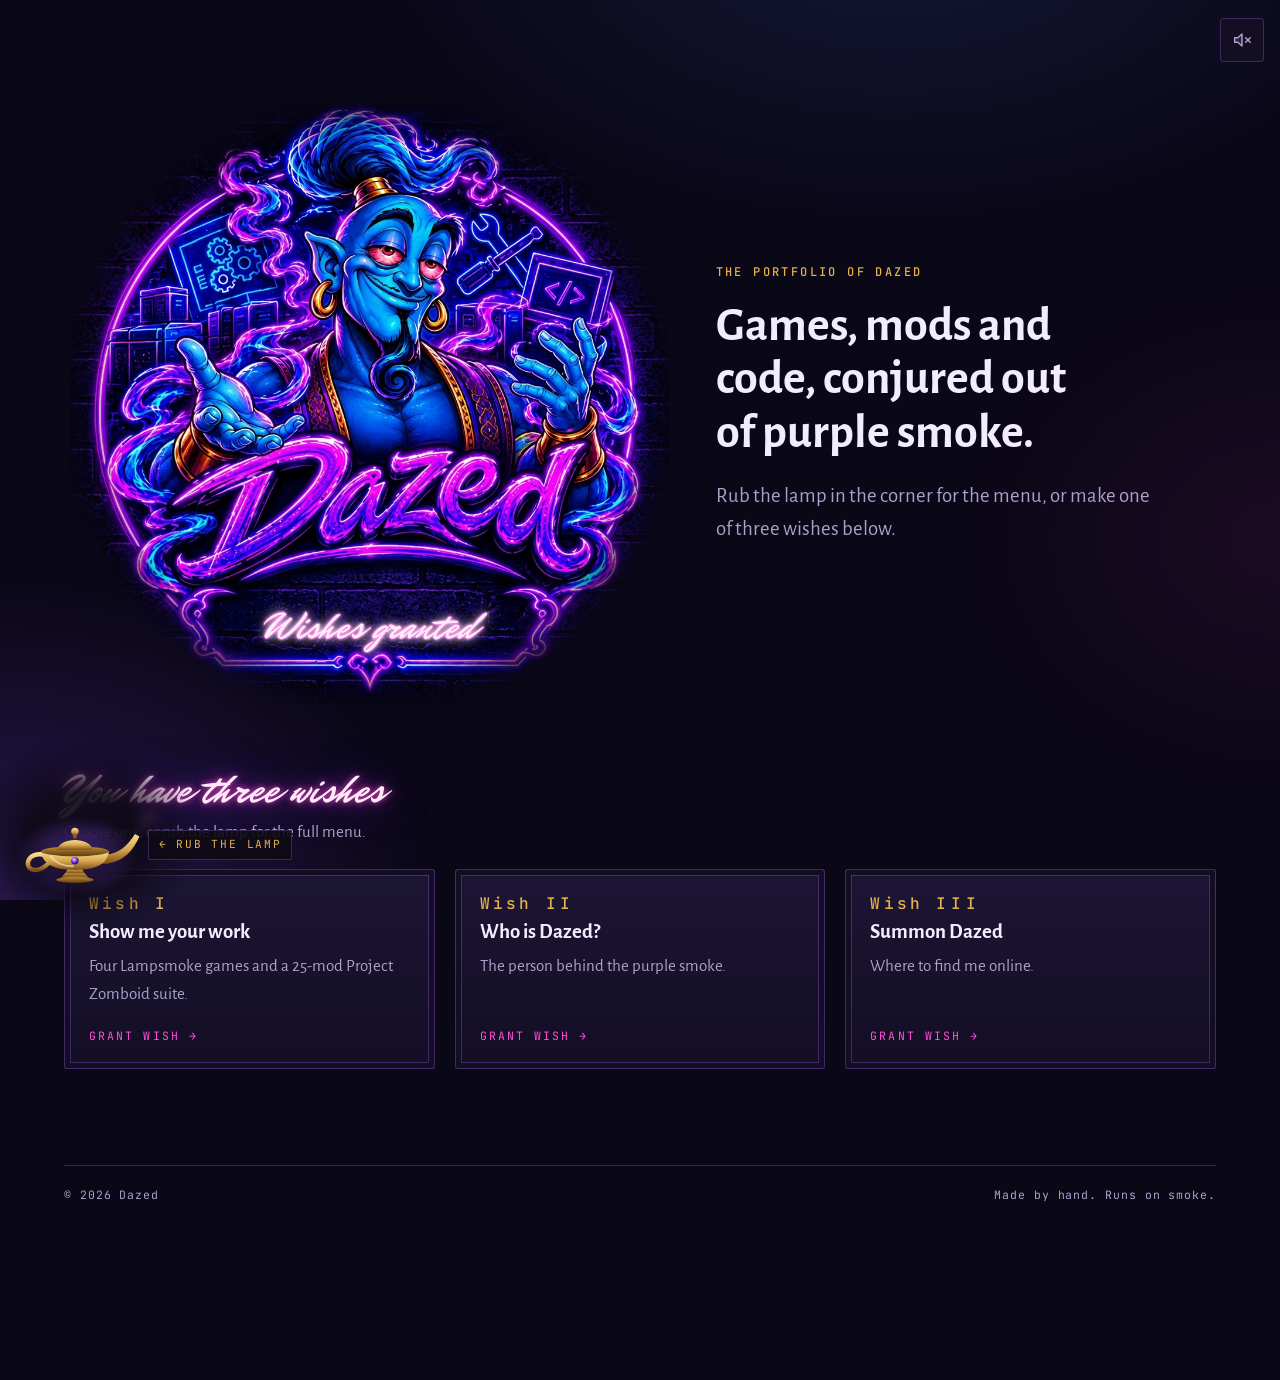
==== commit ddea7034: "Rename Bound by Wishes to Lampbound and add Lampsmoke games Credit the games to Lampsmoke ("A Lampsm" ====
--- a/index.html
+++ b/index.html
@@ -83,7 +83,7 @@
         <a class="wish" href="#projects" data-route="projects">
           <span class="wish-num" aria-hidden="true">I</span>
           <span class="wish-title">Show me your work</span>
-          <span class="wish-desc">A 25-mod Project Zomboid suite and two games in Godot.</span>
+          <span class="wish-desc">Four Lampsmoke games and a 25-mod Project Zomboid suite.</span>
           <span class="wish-cta">Grant wish</span>
         </a>
       </li>
--- a/css/style.css
+++ b/css/style.css
@@ -372,6 +372,14 @@
   font-weight: 700;
   font-size: var(--step-2);
   line-height: 1.1;
+}
+.studio-credit {
+  margin: 0;
+  font-family: var(--f-mono);
+  font-size: 0.7rem;
+  letter-spacing: 0.18em;
+  text-transform: uppercase;
+  color: var(--brass);
 }
 .card-summary { margin: 0; color: var(--mist); }
 .card-tech { margin: 0; font-family: var(--f-mono); font-size: 0.78rem; color: var(--smoke); }
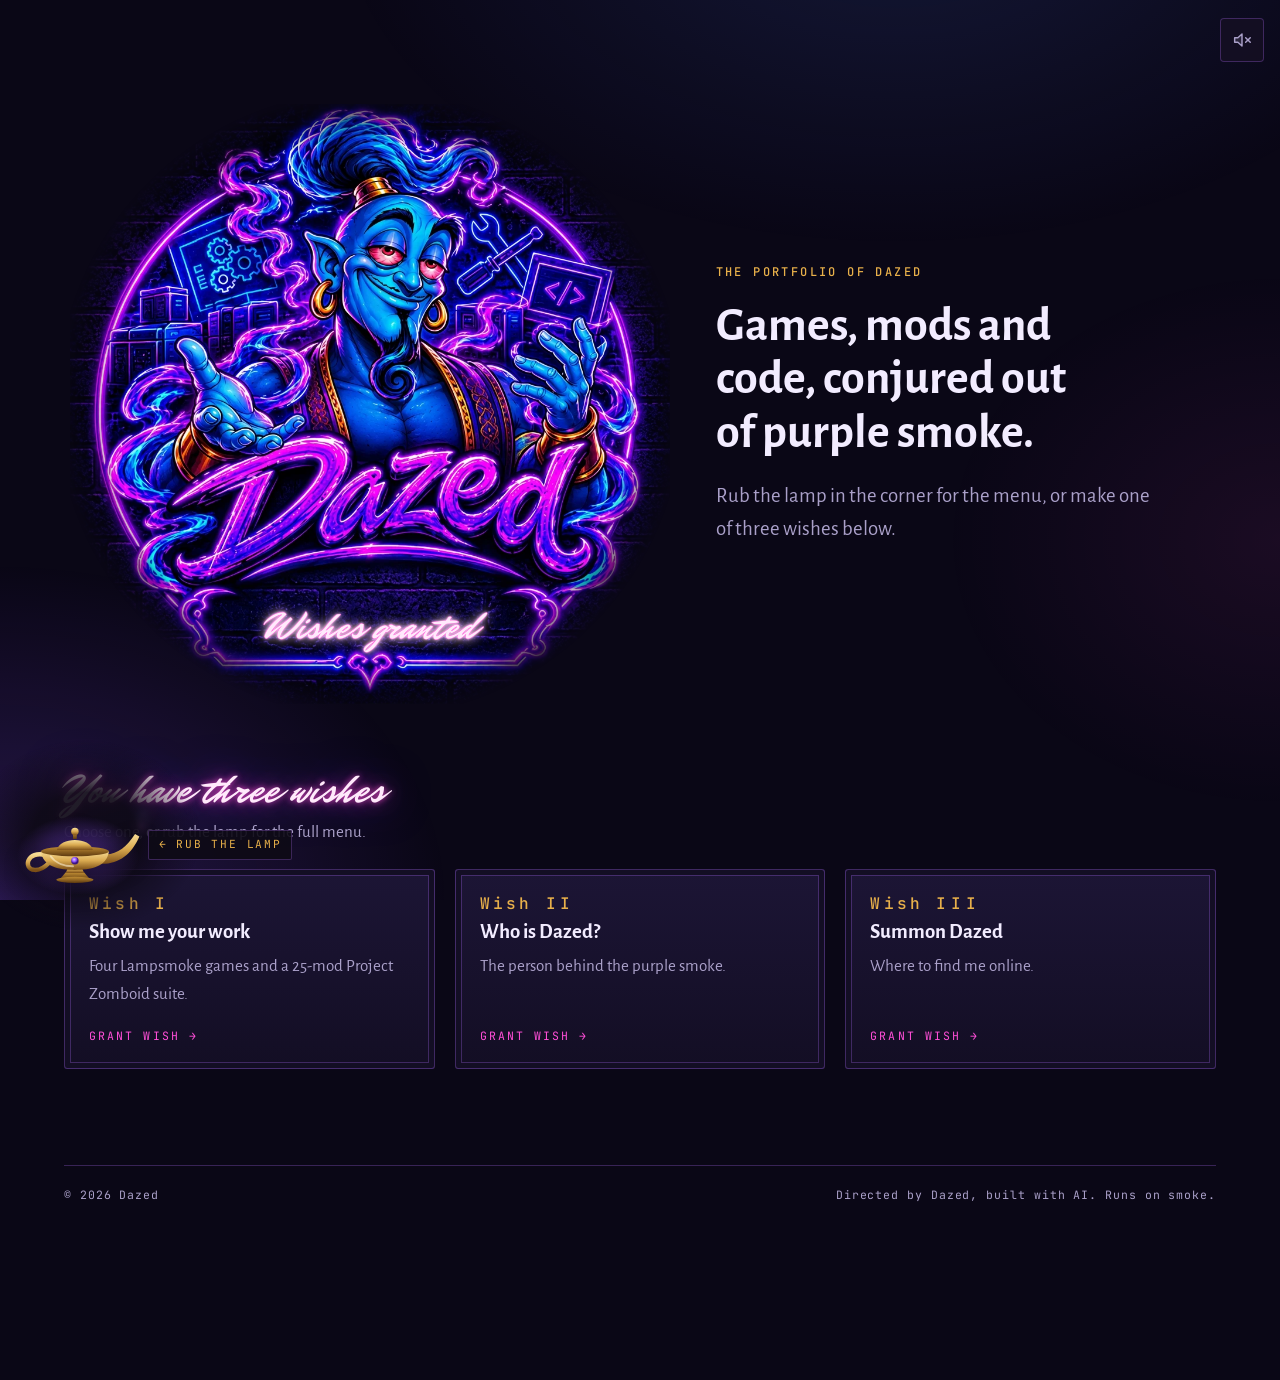
==== commit 5e4d77b2: "Credit AI tools on every game page Add a "How it's made" block to each game page listing the AI tool" ====
--- a/index.html
+++ b/index.html
@@ -143,7 +143,7 @@
 
   <footer class="site-foot">
     <span>&copy; <span id="year">2026</span> Dazed</span>
-    <span>Made by hand. Runs on smoke.</span>
+    <span>Directed by Dazed, built with AI. Runs on smoke.</span>
   </footer>
 </main>
 
--- a/css/style.css
+++ b/css/style.css
@@ -499,7 +499,30 @@
 .feature h2 { margin: 0; font-size: var(--step-1); font-weight: 700; line-height: 1.2; }
 .feature p { margin: 0; color: var(--mist); }
 
+.credits {
+  display: grid;
+  gap: 1rem;
+  margin-bottom: 3.5rem;
+  padding: 1.5rem 1.6rem;
+  background: var(--velvet);
+  border: 1px solid var(--line);
+  border-radius: 3px;
+}
+.credits-intro { margin: 0; max-width: 64ch; color: var(--mist); }
+.credits dl {
+  display: grid;
+  grid-template-columns: minmax(0, 14rem) minmax(0, 1fr);
+  gap: 0.55rem 1.5rem;
+  margin: 0;
+}
+.credits dt { color: var(--mist); }
+.credits dd { margin: 0; }
+@media (max-width: 560px) {
+  .credits dl { grid-template-columns: minmax(0, 1fr); gap: 0.15rem; }
+  .credits dd { margin-bottom: 0.6rem; }
+}
 .gallery-wrap { display: grid; gap: 1rem; }
+.features-label { margin-bottom: 1rem; }
 .gallery {
   display: grid;
   grid-template-columns: repeat(auto-fill, minmax(min(100%, 19rem), 1fr));
